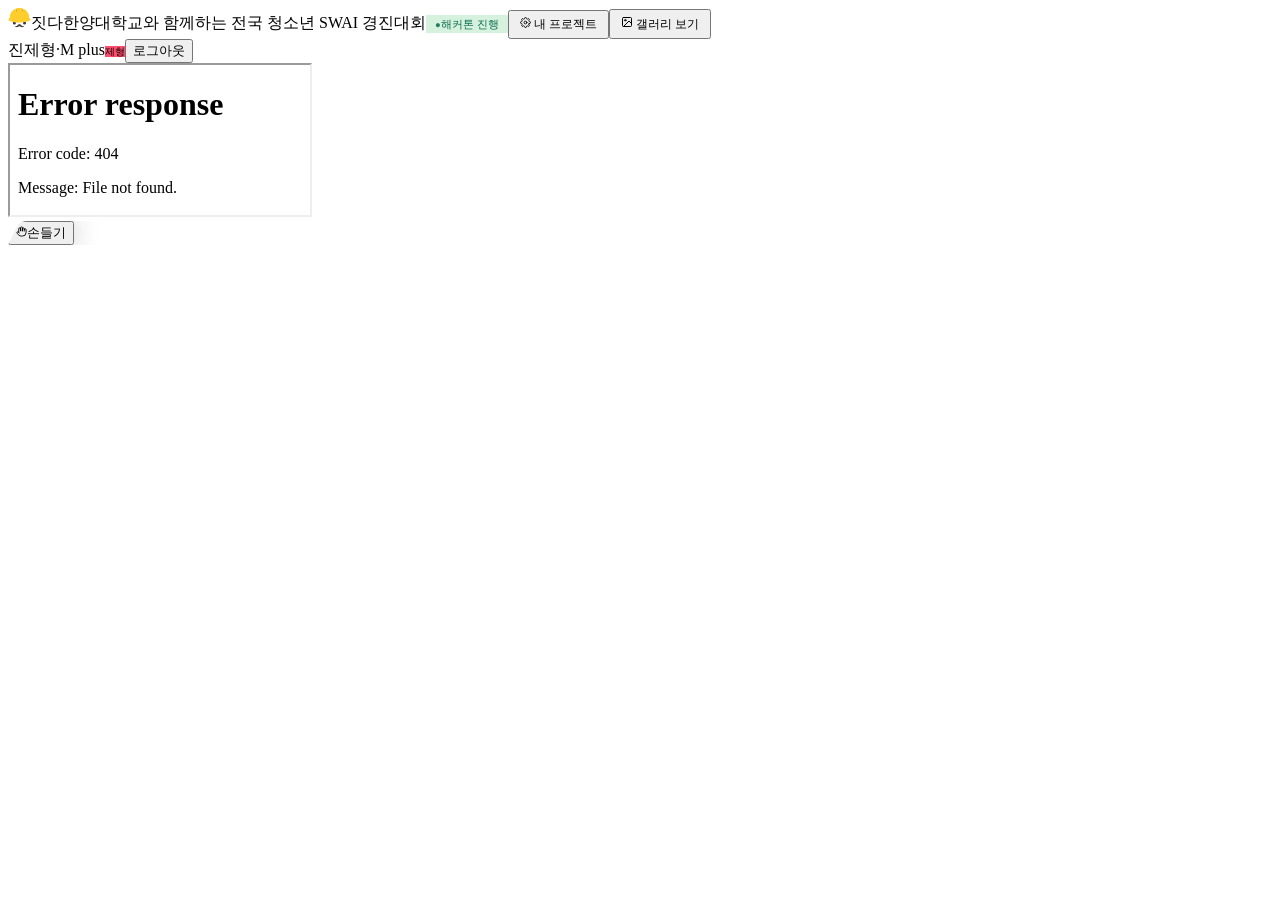
==== index.html @ 18a9f455 "Add files via upload" ====
<!DOCTYPE html>
<!-- saved from url=(0042)https://jitda.io/hackathons/35/participant -->
<html lang="ko"><head><meta http-equiv="Content-Type" content="text/html; charset=UTF-8">
    
    <link rel="icon" type="image/x-icon" href="https://dbl58za30prx0.cloudfront.net/favicon.ico">
    <link rel="icon" type="image/svg+xml" href="https://dbl58za30prx0.cloudfront.net/favicon.svg">
    <meta name="viewport" content="width=device-width, initial-scale=1.0">
    <meta name="description" content="짓다, 비개발자 대상 AI 해커톤을 별도 준비 없이 바로 열 수 있는 올인원 플랫폼">
    <title>짓다</title>
    <!-- Jitda 디자인 시스템 폰트: 전부 Pretendard(로컬)로 고정 -->
    <link rel="stylesheet" href="./index_files/pretendard.css">
    <script type="text/javascript" async="" src="./index_files/js"></script><script async="" src="./index_files/gtm.js.다운로드"></script><script src="./index_files/env.js.다운로드"></script>
    <!-- Google Tag Manager -->
    <script>
      (function (w, d, s, l, i) {
        w[l] = w[l] || [];
        w[l].push({ "gtm.start": new Date().getTime(), event: "gtm.js" });
        var f = d.getElementsByTagName(s)[0],
          j = d.createElement(s),
          dl = l !== "dataLayer" ? "&l=" + l : "";
        j.async = true;
        j.src = "https://www.googletagmanager.com/gtm.js?id=" + i + dl;
        f.parentNode.insertBefore(j, f);
      })(window, document, "script", "dataLayer", "GTM-W82D8DZ5");
    </script>
    <!-- End Google Tag Manager -->
    <script type="module" crossorigin="" src="./index_files/index-CPpDjTp6.js.다운로드"></script>
    <link rel="stylesheet" crossorigin="" href="./index_files/index-CZIcZMfr.css">
  </head>
  <body class="bg-paper text-ink font-body text-[14px] leading-[1.55] tracking-[-0.005em]">
    <!-- Google Tag Manager (noscript) -->
    <noscript><iframe
        src="https://www.googletagmanager.com/ns.html?id=GTM-W82D8DZ5"
        height="0"
        width="0"
        style="display: none; visibility: hidden"
      ></iframe
    ></noscript>
    <!-- End Google Tag Manager (noscript) -->
    <div id="root"><div class="flex h-[100dvh] w-full flex-col overflow-hidden"><main class="flex min-h-0 flex-1 flex-col overflow-hidden"><div class="flex min-h-0 w-full flex-1 flex-col "><div class="flex flex-col flex-1 min-h-0 overflow-hidden" style="background: linear-gradient(rgba(45,42,36,0.04) 1px, transparent 1px) 0 0/24px 24px,linear-gradient(90deg, rgba(45,42,36,0.04) 1px, transparent 1px) 0 0/24px 24px,var(--color-paper);"><header class="flex min-h-[44px] flex-none items-center gap-[14px] border-b border-hairline bg-canvas px-6 py-2 text-[13px]"><span class="inline-flex shrink-0 items-center gap-1" aria-label="짓다"><svg width="23" height="20" viewBox="0 47 230 200" xmlns="http://www.w3.org/2000/svg" role="img" aria-label="짓다"><circle fill="#3f3934" cx="165.56" cy="196.37" r="15.27"></circle><circle fill="#3f3934" cx="63.8" cy="196.37" r="15.27"></circle><path fill="#e9ad03" d="M142.5,104.68c1.37.13,3.05-.71,3.21-2.2.88-8.38,1.95-16.54,3.84-24.79,1.49-6.54,3.04-12.91,5.53-19.03-3.22-1.59-6.54-2.97-10.04-4.21-1.76-.62-3.39-1.27-5.36-1.54l-.05,49.34c0,1.51,1.65,2.31,2.87,2.43Z"></path><path fill="#e9ad03" d="M76.28,65.06c.02.07.04.15.06.23.02.08.03.16.04.25.04.25.07.52.17.75.09.23-.2.59.08.69l.31.5c.59,2.13,1.14,4.27,1.66,6.41.17.72.34,1.43.5,2.15.33,1.43.63,2.87.93,4.31.15.72.29,1.44.43,2.17.26,1.35.5,2.7.72,4.05.03.19.06.39.1.58.22,1.36.44,2.72.63,4.09.52,3.65.94,7.32,1.27,11.01.02.19.05.37.11.54.03.09.06.17.1.25.07.16.16.31.27.45.1.14.22.27.35.39.13.12.27.22.42.32.22.14.46.25.71.34.08.03.17.05.25.07.25.07.51.1.76.11.09,0,.19,0,.28,0,.29-.02.57-.06.85-.14.18-.05.36-.12.53-.19.51-.23.95-.59,1.22-1.06.18-.31.28-.68.28-1.1l.02-37.92-.03-11.38c-5.34,1.43-10.35,3.39-15.25,5.68l.74,2.16,1.49,4.31Z"></path><path fill="#ffce2c" d="M224.15,164.76c-1.59-7.38-5.45-15.08-13.34-17.77l-.14-11.8c-.07-1.17-.16-2.34-.26-3.5-.63-7.16-1.88-14.19-4.15-21.1-.2-.6-.4-1.19-.61-1.79-3.49-9.84-8.73-18.96-15.46-27.2-6.66-8.16-14.67-15.01-23.92-20.53l-6.5-3.63c-1.35-.75-4.04-.28-4.65,1.23-2.49,6.12-4.04,12.49-5.53,19.03-1.88,8.25-2.96,16.41-3.84,24.79-.16,1.49-1.84,2.33-3.21,2.2-1.22-.12-2.87-.92-2.87-2.43l.05-49.34-.03-2.21c-.06-4.79-6.91-7.09-11.82-8.06-4.41-.88-8.89-1.31-13.36-1.3-4.36,0-8.72.43-13.03,1.27-5.18,1-11.57,3.06-12.02,8.1-.07.79-.13,1.56-.12,2.2l.03,11.37-.02,37.92c0,.42-.11.79-.28,1.1-.27.47-.71.82-1.23,1.06-.17.08-.35.14-.53.19-.28.08-.56.12-.85.14-.09,0-.19,0-.28,0-.25,0-.51-.04-.76-.11-.08-.02-.17-.05-.25-.07-.25-.09-.49-.2-.71-.34-.15-.09-.29-.2-.42-.32s-.25-.25-.35-.38c-.1-.14-.19-.29-.27-.45-.04-.08-.07-.16-.1-.25-.06-.17-.09-.35-.11-.54-.11-1.3-.31-2.58-.45-3.87-.07-.89-.16-1.81-.29-2.81-.09-.74-.19-1.41-.28-2.12-.1-.74-.15-1.48-.25-2.21-.2-1.36-.41-2.73-.63-4.09-.03-.15-.05-.31-.08-.46-2.97-18.93-6.45-26.61-7.08-27.89l-.07-.21c-1.06-1.32-2.73-1.83-4.6-1.21-14.3,7.21-26.49,17.59-35.2,30.36-3.38,4.95-6.23,9.92-8.54,15.36-1.11,2.61-2.12,5.23-3,7.87-1.78,5.33-3.04,10.76-3.56,16.4l-.42,4.62-.37,4-.1,10.99c-8.13,2.82-12.33,11.19-13.53,18.91-.3,1.94.67,3.88,2.43,4.97,2.81,1.74,5.8,2.93,9,4.2,3.52,1.4,7.07,2.7,10.67,3.92,9.8,3.31,19.86,5.93,30.08,7.94,16.75,3.3,33.92,4.94,50.99,5.21h6.58s6.44,0,6.44,0c15.64-.37,31.15-1.6,46.56-4.37,1.3-.23,2.6-.48,3.9-.73,10.06-1.96,19.93-4.47,29.57-7.62,3.28-1.07,6.55-2.22,9.78-3.44l9.99-4.39c2.91-1.28,4.02-3.94,3.4-6.82Z"></path><path fill="#3f3934" d="M114.61,227.45c-9.29,9.46-23.42,14.39-36.08,10.36-4.23-1.35-7.82-3.7-10.38-7.24-.17-.24-.14-.66-.11-.83.05-.25.4-.52.85-.5,5.94.2,11.56-1,16.98-3.43s10.08-5.53,14.08-9.75l4.23-4.47c.96-1.01,1.8-2.4,3.41-2.41l13.24-.09c1.91-.01,2.91.89,4,2.23,8.92,10.9,21.48,18.45,35.83,17.96.58-.02.34,1.2.1,1.5-2.58,3.36-6.01,5.59-10.02,6.97-12.51,4.09-26.93-.8-36.13-10.29Z"></path></svg><span class="font-display text-[15px] font-extrabold leading-none tracking-[-0.045em] text-stache">짓다</span></span><span class="h-[14px] w-px shrink-0 bg-hairline-strong"></span><span class="truncate text-[13px] font-semibold text-ink">한양대학교와 함께하는 전국 청소년 SWAI 경진대회</span><span class="inline-flex items-center gap-1.5 rounded-full font-body font-bold whitespace-nowrap tracking-[-0.01em]" style="color: rgb(9, 108, 77); background: rgb(214, 241, 222); font-size: 11px; padding: 3px 9px;"><span style="font-size: 9.5px; line-height: 1; opacity: 0.85;">●</span>해커톤 진행</span><span class="flex-1"></span><button type="button" class="inline-flex items-center justify-center gap-1.5 font-body font-semibold rounded-sm cursor-pointer whitespace-nowrap transition-[background-color,box-shadow] duration-150 ease-standard border disabled:opacity-50 disabled:cursor-not-allowed py-1.5 px-2.5 text-[12px] bg-canvas text-ink-2 border-hairline-strong enabled:hover:bg-stone" title="갤러리 공개 여부와 설명을 편집해요" style="padding: 5px 10px; font-size: 11.5px;"><svg width="11" height="11" viewBox="0 0 24 24" fill="none" stroke="currentColor" stroke-width="2" stroke-linecap="round" stroke-linejoin="round" xmlns="http://www.w3.org/2000/svg" aria-hidden="true"><circle cx="12" cy="12" r="3"></circle><path d="M19.4 15a1.65 1.65 0 0 0 .33 1.82l.06.06a2 2 0 0 1 0 2.83 2 2 0 0 1-2.83 0l-.06-.06a1.65 1.65 0 0 0-1.82-.33 1.65 1.65 0 0 0-1 1.51V21a2 2 0 0 1-4 0v-.09A1.65 1.65 0 0 0 9 19.4a1.65 1.65 0 0 0-1.82.33l-.06.06a2 2 0 0 1-2.83 0 2 2 0 0 1 0-2.83l.06-.06a1.65 1.65 0 0 0 .33-1.82 1.65 1.65 0 0 0-1.51-1H3a2 2 0 0 1 0-4h.09A1.65 1.65 0 0 0 4.6 9a1.65 1.65 0 0 0-.33-1.82l-.06-.06a2 2 0 1 1 2.83-2.83l.06.06a1.65 1.65 0 0 0 1.82.33H9a1.65 1.65 0 0 0 1-1.51V3a2 2 0 0 1 4 0v.09a1.65 1.65 0 0 0 1 1.51 1.65 1.65 0 0 0 1.82-.33l.06-.06a2 2 0 1 1 2.83 2.83l-.06.06a1.65 1.65 0 0 0-.33 1.82V9a1.65 1.65 0 0 0 1.51 1H21a2 2 0 0 1 0 4h-.09a1.65 1.65 0 0 0-1.51 1z"></path></svg> 내 프로젝트</button><button type="button" class="inline-flex items-center justify-center gap-1.5 font-body font-semibold rounded-sm cursor-pointer whitespace-nowrap transition-[background-color,box-shadow] duration-150 ease-standard border disabled:opacity-50 disabled:cursor-not-allowed py-1.5 px-2.5 text-[12px] bg-ink text-white border-transparent shadow-[0_1px_2px_rgba(15,15,20,0.04)] enabled:hover:bg-ink-3 enabled:hover:shadow-[0_6px_22px_rgba(15,15,20,0.10),0_1px_2px_rgba(15,15,20,0.04)]" style="padding: 5px 10px; font-size: 11.5px;"><svg width="12" height="12" viewBox="0 0 24 24" fill="none" stroke="currentColor" stroke-width="2" stroke-linecap="round" stroke-linejoin="round" xmlns="http://www.w3.org/2000/svg" aria-hidden="true"><rect x="3" y="3" width="18" height="18" rx="2" ry="2"></rect><circle cx="8.5" cy="8.5" r="1.5"></circle><polyline points="21 15 16 10 5 21"></polyline></svg> 갤러리 보기</button><div class="inline-flex items-center gap-2.5 self-stretch pl-0 border-l-0"><span class="hidden sm:inline-flex items-baseline gap-1.5"><span class="text-[11px] font-normal font-mono text-muted">진제형</span><span class="text-muted">·</span><span class="font-mono text-[11px] text-muted">M plus</span></span><span aria-hidden="true" class="inline-flex shrink-0 items-center justify-center rounded-full font-body font-bold tracking-[-0.04em] text-white" style="width: 26px; height: 26px; font-size: 10px; background: rgb(255, 77, 109);">제형</span><button type="button" class="inline-flex items-center justify-center gap-1.5 font-body font-semibold rounded-sm cursor-pointer whitespace-nowrap transition-[background-color,box-shadow] duration-150 ease-standard border disabled:opacity-50 disabled:cursor-not-allowed py-1.5 px-2.5 text-[12px] bg-transparent text-slate border-transparent enabled:hover:bg-stone text-[11.5px]" title="로그아웃">로그아웃</button></div></header><div class="relative flex min-h-0 flex-1 flex-col"><iframe class="block min-h-0 w-full flex-1 border-none bg-canvas" src="./index_files/saved_resource.html" allow="clipboard-read; clipboard-write"></iframe><div role="region" aria-label="도움 요청" class="absolute bottom-0 left-1/2 z-30 -translate-x-1/2"><button type="button" aria-pressed="false" aria-label="도움 요청 — 비상 키를 누르면 운영자에게 알려요" title="도움을 요청해요 — 누르면 팀 전체가 손든 상태가 돼요" class="relative inline-flex h-6 w-[104px] items-center justify-center gap-1.5 whitespace-nowrap border-none bg-safety px-3.5 text-[12.5px] text-canvas transition-[background-color,transform] duration-150 ease-standard focus-visible:outline-2 focus-visible:outline-offset-2 focus-visible:outline-helmet font-semibold hover:enabled:bg-safety-deep cursor-pointer active:scale-[0.97]" style="clip-path: path(&quot;M 20 0 L 84 0 Q 92 0 94.81 5.62 L 104 24 L 0 24 L 9.19 5.62 Q 12 0 20 0 Z&quot;); filter: drop-shadow(rgba(15, 15, 20, 0.24) 0px 0px 13px);"><span class="inline-flex items-center gap-1.5"><span class="inline-flex leading-none [transform-origin:50%_80%]"><svg width="11" height="11" viewBox="0 0 24 24" fill="none" stroke="currentColor" stroke-width="2" stroke-linecap="round" stroke-linejoin="round" xmlns="http://www.w3.org/2000/svg" aria-hidden="true"><path d="M18 11V6a2 2 0 0 0-4 0v5"></path><path d="M14 10V4a2 2 0 0 0-4 0v6"></path><path d="M10 10.5V6a2 2 0 0 0-4 0v8"></path><path d="M18 8a2 2 0 1 1 4 0v6a8 8 0 0 1-8 8h-2c-2.8 0-4.5-.86-5.99-2.34l-3.6-3.6a2 2 0 0 1 2.83-2.82L7 15"></path></svg></span>손들기</span></button></div></div></div></div></main></div></div>
  

<script async="" src="./index_files/js(1)"></script></body></html>
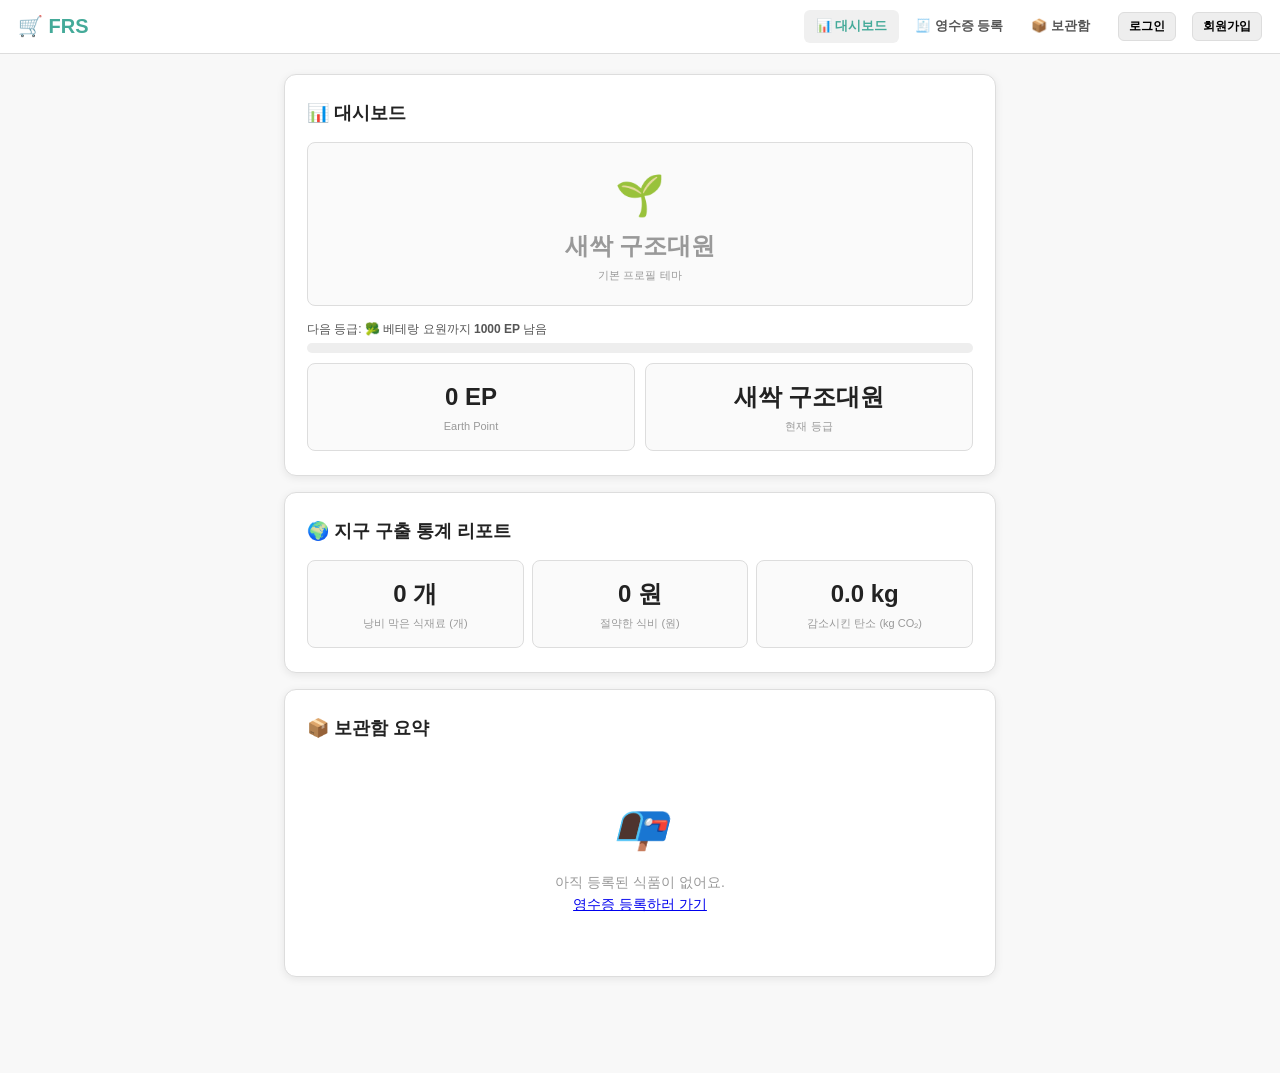
==== commit c2748321: "Add files via upload" ====
--- a/index.html
+++ b/index.html
@@ -1,43 +1,126 @@
-<!DOCTYPE html>
-<!-- saved from url=(0042)https://jitda.io/hackathons/35/participant -->
-<html lang="ko"><head><meta http-equiv="Content-Type" content="text/html; charset=UTF-8">
-    
-    <link rel="icon" type="image/x-icon" href="https://dbl58za30prx0.cloudfront.net/favicon.ico">
-    <link rel="icon" type="image/svg+xml" href="https://dbl58za30prx0.cloudfront.net/favicon.svg">
-    <meta name="viewport" content="width=device-width, initial-scale=1.0">
-    <meta name="description" content="짓다, 비개발자 대상 AI 해커톤을 별도 준비 없이 바로 열 수 있는 올인원 플랫폼">
-    <title>짓다</title>
-    <!-- Jitda 디자인 시스템 폰트: 전부 Pretendard(로컬)로 고정 -->
-    <link rel="stylesheet" href="./index_files/pretendard.css">
-    <script type="text/javascript" async="" src="./index_files/js"></script><script async="" src="./index_files/gtm.js.다운로드"></script><script src="./index_files/env.js.다운로드"></script>
-    <!-- Google Tag Manager -->
-    <script>
-      (function (w, d, s, l, i) {
-        w[l] = w[l] || [];
-        w[l].push({ "gtm.start": new Date().getTime(), event: "gtm.js" });
-        var f = d.getElementsByTagName(s)[0],
-          j = d.createElement(s),
-          dl = l !== "dataLayer" ? "&l=" + l : "";
-        j.async = true;
-        j.src = "https://www.googletagmanager.com/gtm.js?id=" + i + dl;
-        f.parentNode.insertBefore(j, f);
-      })(window, document, "script", "dataLayer", "GTM-W82D8DZ5");
-    </script>
-    <!-- End Google Tag Manager -->
-    <script type="module" crossorigin="" src="./index_files/index-CPpDjTp6.js.다운로드"></script>
-    <link rel="stylesheet" crossorigin="" href="./index_files/index-CZIcZMfr.css">
-  </head>
-  <body class="bg-paper text-ink font-body text-[14px] leading-[1.55] tracking-[-0.005em]">
-    <!-- Google Tag Manager (noscript) -->
-    <noscript><iframe
-        src="https://www.googletagmanager.com/ns.html?id=GTM-W82D8DZ5"
-        height="0"
-        width="0"
-        style="display: none; visibility: hidden"
-      ></iframe
-    ></noscript>
-    <!-- End Google Tag Manager (noscript) -->
-    <div id="root"><div class="flex h-[100dvh] w-full flex-col overflow-hidden"><main class="flex min-h-0 flex-1 flex-col overflow-hidden"><div class="flex min-h-0 w-full flex-1 flex-col "><div class="flex flex-col flex-1 min-h-0 overflow-hidden" style="background: linear-gradient(rgba(45,42,36,0.04) 1px, transparent 1px) 0 0/24px 24px,linear-gradient(90deg, rgba(45,42,36,0.04) 1px, transparent 1px) 0 0/24px 24px,var(--color-paper);"><header class="flex min-h-[44px] flex-none items-center gap-[14px] border-b border-hairline bg-canvas px-6 py-2 text-[13px]"><span class="inline-flex shrink-0 items-center gap-1" aria-label="짓다"><svg width="23" height="20" viewBox="0 47 230 200" xmlns="http://www.w3.org/2000/svg" role="img" aria-label="짓다"><circle fill="#3f3934" cx="165.56" cy="196.37" r="15.27"></circle><circle fill="#3f3934" cx="63.8" cy="196.37" r="15.27"></circle><path fill="#e9ad03" d="M142.5,104.68c1.37.13,3.05-.71,3.21-2.2.88-8.38,1.95-16.54,3.84-24.79,1.49-6.54,3.04-12.91,5.53-19.03-3.22-1.59-6.54-2.97-10.04-4.21-1.76-.62-3.39-1.27-5.36-1.54l-.05,49.34c0,1.51,1.65,2.31,2.87,2.43Z"></path><path fill="#e9ad03" d="M76.28,65.06c.02.07.04.15.06.23.02.08.03.16.04.25.04.25.07.52.17.75.09.23-.2.59.08.69l.31.5c.59,2.13,1.14,4.27,1.66,6.41.17.72.34,1.43.5,2.15.33,1.43.63,2.87.93,4.31.15.72.29,1.44.43,2.17.26,1.35.5,2.7.72,4.05.03.19.06.39.1.58.22,1.36.44,2.72.63,4.09.52,3.65.94,7.32,1.27,11.01.02.19.05.37.11.54.03.09.06.17.1.25.07.16.16.31.27.45.1.14.22.27.35.39.13.12.27.22.42.32.22.14.46.25.71.34.08.03.17.05.25.07.25.07.51.1.76.11.09,0,.19,0,.28,0,.29-.02.57-.06.85-.14.18-.05.36-.12.53-.19.51-.23.95-.59,1.22-1.06.18-.31.28-.68.28-1.1l.02-37.92-.03-11.38c-5.34,1.43-10.35,3.39-15.25,5.68l.74,2.16,1.49,4.31Z"></path><path fill="#ffce2c" d="M224.15,164.76c-1.59-7.38-5.45-15.08-13.34-17.77l-.14-11.8c-.07-1.17-.16-2.34-.26-3.5-.63-7.16-1.88-14.19-4.15-21.1-.2-.6-.4-1.19-.61-1.79-3.49-9.84-8.73-18.96-15.46-27.2-6.66-8.16-14.67-15.01-23.92-20.53l-6.5-3.63c-1.35-.75-4.04-.28-4.65,1.23-2.49,6.12-4.04,12.49-5.53,19.03-1.88,8.25-2.96,16.41-3.84,24.79-.16,1.49-1.84,2.33-3.21,2.2-1.22-.12-2.87-.92-2.87-2.43l.05-49.34-.03-2.21c-.06-4.79-6.91-7.09-11.82-8.06-4.41-.88-8.89-1.31-13.36-1.3-4.36,0-8.72.43-13.03,1.27-5.18,1-11.57,3.06-12.02,8.1-.07.79-.13,1.56-.12,2.2l.03,11.37-.02,37.92c0,.42-.11.79-.28,1.1-.27.47-.71.82-1.23,1.06-.17.08-.35.14-.53.19-.28.08-.56.12-.85.14-.09,0-.19,0-.28,0-.25,0-.51-.04-.76-.11-.08-.02-.17-.05-.25-.07-.25-.09-.49-.2-.71-.34-.15-.09-.29-.2-.42-.32s-.25-.25-.35-.38c-.1-.14-.19-.29-.27-.45-.04-.08-.07-.16-.1-.25-.06-.17-.09-.35-.11-.54-.11-1.3-.31-2.58-.45-3.87-.07-.89-.16-1.81-.29-2.81-.09-.74-.19-1.41-.28-2.12-.1-.74-.15-1.48-.25-2.21-.2-1.36-.41-2.73-.63-4.09-.03-.15-.05-.31-.08-.46-2.97-18.93-6.45-26.61-7.08-27.89l-.07-.21c-1.06-1.32-2.73-1.83-4.6-1.21-14.3,7.21-26.49,17.59-35.2,30.36-3.38,4.95-6.23,9.92-8.54,15.36-1.11,2.61-2.12,5.23-3,7.87-1.78,5.33-3.04,10.76-3.56,16.4l-.42,4.62-.37,4-.1,10.99c-8.13,2.82-12.33,11.19-13.53,18.91-.3,1.94.67,3.88,2.43,4.97,2.81,1.74,5.8,2.93,9,4.2,3.52,1.4,7.07,2.7,10.67,3.92,9.8,3.31,19.86,5.93,30.08,7.94,16.75,3.3,33.92,4.94,50.99,5.21h6.58s6.44,0,6.44,0c15.64-.37,31.15-1.6,46.56-4.37,1.3-.23,2.6-.48,3.9-.73,10.06-1.96,19.93-4.47,29.57-7.62,3.28-1.07,6.55-2.22,9.78-3.44l9.99-4.39c2.91-1.28,4.02-3.94,3.4-6.82Z"></path><path fill="#3f3934" d="M114.61,227.45c-9.29,9.46-23.42,14.39-36.08,10.36-4.23-1.35-7.82-3.7-10.38-7.24-.17-.24-.14-.66-.11-.83.05-.25.4-.52.85-.5,5.94.2,11.56-1,16.98-3.43s10.08-5.53,14.08-9.75l4.23-4.47c.96-1.01,1.8-2.4,3.41-2.41l13.24-.09c1.91-.01,2.91.89,4,2.23,8.92,10.9,21.48,18.45,35.83,17.96.58-.02.34,1.2.1,1.5-2.58,3.36-6.01,5.59-10.02,6.97-12.51,4.09-26.93-.8-36.13-10.29Z"></path></svg><span class="font-display text-[15px] font-extrabold leading-none tracking-[-0.045em] text-stache">짓다</span></span><span class="h-[14px] w-px shrink-0 bg-hairline-strong"></span><span class="truncate text-[13px] font-semibold text-ink">한양대학교와 함께하는 전국 청소년 SWAI 경진대회</span><span class="inline-flex items-center gap-1.5 rounded-full font-body font-bold whitespace-nowrap tracking-[-0.01em]" style="color: rgb(9, 108, 77); background: rgb(214, 241, 222); font-size: 11px; padding: 3px 9px;"><span style="font-size: 9.5px; line-height: 1; opacity: 0.85;">●</span>해커톤 진행</span><span class="flex-1"></span><button type="button" class="inline-flex items-center justify-center gap-1.5 font-body font-semibold rounded-sm cursor-pointer whitespace-nowrap transition-[background-color,box-shadow] duration-150 ease-standard border disabled:opacity-50 disabled:cursor-not-allowed py-1.5 px-2.5 text-[12px] bg-canvas text-ink-2 border-hairline-strong enabled:hover:bg-stone" title="갤러리 공개 여부와 설명을 편집해요" style="padding: 5px 10px; font-size: 11.5px;"><svg width="11" height="11" viewBox="0 0 24 24" fill="none" stroke="currentColor" stroke-width="2" stroke-linecap="round" stroke-linejoin="round" xmlns="http://www.w3.org/2000/svg" aria-hidden="true"><circle cx="12" cy="12" r="3"></circle><path d="M19.4 15a1.65 1.65 0 0 0 .33 1.82l.06.06a2 2 0 0 1 0 2.83 2 2 0 0 1-2.83 0l-.06-.06a1.65 1.65 0 0 0-1.82-.33 1.65 1.65 0 0 0-1 1.51V21a2 2 0 0 1-4 0v-.09A1.65 1.65 0 0 0 9 19.4a1.65 1.65 0 0 0-1.82.33l-.06.06a2 2 0 0 1-2.83 0 2 2 0 0 1 0-2.83l.06-.06a1.65 1.65 0 0 0 .33-1.82 1.65 1.65 0 0 0-1.51-1H3a2 2 0 0 1 0-4h.09A1.65 1.65 0 0 0 4.6 9a1.65 1.65 0 0 0-.33-1.82l-.06-.06a2 2 0 1 1 2.83-2.83l.06.06a1.65 1.65 0 0 0 1.82.33H9a1.65 1.65 0 0 0 1-1.51V3a2 2 0 0 1 4 0v.09a1.65 1.65 0 0 0 1 1.51 1.65 1.65 0 0 0 1.82-.33l.06-.06a2 2 0 1 1 2.83 2.83l-.06.06a1.65 1.65 0 0 0-.33 1.82V9a1.65 1.65 0 0 0 1.51 1H21a2 2 0 0 1 0 4h-.09a1.65 1.65 0 0 0-1.51 1z"></path></svg> 내 프로젝트</button><button type="button" class="inline-flex items-center justify-center gap-1.5 font-body font-semibold rounded-sm cursor-pointer whitespace-nowrap transition-[background-color,box-shadow] duration-150 ease-standard border disabled:opacity-50 disabled:cursor-not-allowed py-1.5 px-2.5 text-[12px] bg-ink text-white border-transparent shadow-[0_1px_2px_rgba(15,15,20,0.04)] enabled:hover:bg-ink-3 enabled:hover:shadow-[0_6px_22px_rgba(15,15,20,0.10),0_1px_2px_rgba(15,15,20,0.04)]" style="padding: 5px 10px; font-size: 11.5px;"><svg width="12" height="12" viewBox="0 0 24 24" fill="none" stroke="currentColor" stroke-width="2" stroke-linecap="round" stroke-linejoin="round" xmlns="http://www.w3.org/2000/svg" aria-hidden="true"><rect x="3" y="3" width="18" height="18" rx="2" ry="2"></rect><circle cx="8.5" cy="8.5" r="1.5"></circle><polyline points="21 15 16 10 5 21"></polyline></svg> 갤러리 보기</button><div class="inline-flex items-center gap-2.5 self-stretch pl-0 border-l-0"><span class="hidden sm:inline-flex items-baseline gap-1.5"><span class="text-[11px] font-normal font-mono text-muted">진제형</span><span class="text-muted">·</span><span class="font-mono text-[11px] text-muted">M plus</span></span><span aria-hidden="true" class="inline-flex shrink-0 items-center justify-center rounded-full font-body font-bold tracking-[-0.04em] text-white" style="width: 26px; height: 26px; font-size: 10px; background: rgb(255, 77, 109);">제형</span><button type="button" class="inline-flex items-center justify-center gap-1.5 font-body font-semibold rounded-sm cursor-pointer whitespace-nowrap transition-[background-color,box-shadow] duration-150 ease-standard border disabled:opacity-50 disabled:cursor-not-allowed py-1.5 px-2.5 text-[12px] bg-transparent text-slate border-transparent enabled:hover:bg-stone text-[11.5px]" title="로그아웃">로그아웃</button></div></header><div class="relative flex min-h-0 flex-1 flex-col"><iframe class="block min-h-0 w-full flex-1 border-none bg-canvas" src="./index_files/saved_resource.html" allow="clipboard-read; clipboard-write"></iframe><div role="region" aria-label="도움 요청" class="absolute bottom-0 left-1/2 z-30 -translate-x-1/2"><button type="button" aria-pressed="false" aria-label="도움 요청 — 비상 키를 누르면 운영자에게 알려요" title="도움을 요청해요 — 누르면 팀 전체가 손든 상태가 돼요" class="relative inline-flex h-6 w-[104px] items-center justify-center gap-1.5 whitespace-nowrap border-none bg-safety px-3.5 text-[12.5px] text-canvas transition-[background-color,transform] duration-150 ease-standard focus-visible:outline-2 focus-visible:outline-offset-2 focus-visible:outline-helmet font-semibold hover:enabled:bg-safety-deep cursor-pointer active:scale-[0.97]" style="clip-path: path(&quot;M 20 0 L 84 0 Q 92 0 94.81 5.62 L 104 24 L 0 24 L 9.19 5.62 Q 12 0 20 0 Z&quot;); filter: drop-shadow(rgba(15, 15, 20, 0.24) 0px 0px 13px);"><span class="inline-flex items-center gap-1.5"><span class="inline-flex leading-none [transform-origin:50%_80%]"><svg width="11" height="11" viewBox="0 0 24 24" fill="none" stroke="currentColor" stroke-width="2" stroke-linecap="round" stroke-linejoin="round" xmlns="http://www.w3.org/2000/svg" aria-hidden="true"><path d="M18 11V6a2 2 0 0 0-4 0v5"></path><path d="M14 10V4a2 2 0 0 0-4 0v6"></path><path d="M10 10.5V6a2 2 0 0 0-4 0v8"></path><path d="M18 8a2 2 0 1 1 4 0v6a8 8 0 0 1-8 8h-2c-2.8 0-4.5-.86-5.99-2.34l-3.6-3.6a2 2 0 0 1 2.83-2.82L7 15"></path></svg></span>손들기</span></button></div></div></div></div></main></div></div>
-  
+<!DOCTYPE html><html lang="ko">
+<head>
+<meta charset="UTF-8"><meta name="viewport" content="width=device-width,initial-scale=1.0">
+<title>FRS — 대시보드</title>
+<link rel="stylesheet" href="style.css">
+</head>
+<body>
+<nav class="navbar" id="navbar"></nav>
+<main class="container">
+  <div class="card">
+    <h2>📊 대시보드</h2>
+    <div id="tierDisplay" class="stat-box" style="padding:20px;margin-bottom:14px;"></div>
+    <div class="gauge-wrap" id="gaugeWrap"></div>
+    <div class="grid2" id="statsGrid"></div>
+  </div>
+  <div class="card">
+    <h2>🌍 지구 구출 통계 리포트</h2>
+    <div class="grid3" id="reportGrid">
+      <div class="stat-box"><div class="val" id="rSavedItems">0</div><div class="lbl">낭비 막은 식재료 (개)</div></div>
+      <div class="stat-box"><div class="val" id="rSavedMoney">0</div><div class="lbl">절약한 식비 (원)</div></div>
+      <div class="stat-box"><div class="val" id="rReducedCO2">0</div><div class="lbl">감소시킨 탄소 (kg CO₂)</div></div>
+    </div>
+  </div>
+  <div class="card">
+    <h2>📦 보관함 요약</h2>
+    <div id="fridgeSummary"></div>
+  </div>
+</main>
 
-<script async="" src="./index_files/js(1)"></script></body></html>+<!-- 로그인 -->
+<div class="modal-cover" id="loginModal"><div class="modal-dlg" style="max-width:380px;">
+  <h3 style="font-weight:700;margin-bottom:16px;">🔑 로그인</h3>
+  <input id="loginId" class="fld" placeholder="아이디" style="min-height:auto;margin-bottom:8px;" autocomplete="username">
+  <div style="position:relative;margin-bottom:12px;">
+  <input id="loginPw" type="password" class="fld" placeholder="비밀번호" style="min-height:auto;padding-right:38px;" autocomplete="current-password" onkeyup="detectCapsLock(event,'loginPwCaps')">
+  <button type="button" id="loginPwToggle" onclick="togglePwVisibility('loginPw')" style="position:absolute;right:6px;top:50%;transform:translateY(-50%);background:none;border:none;font-size:18px;cursor:pointer;padding:4px;line-height:1;">🙈</button>
+</div>
+<div id="loginPwCaps" style="display:none;color:#d44;font-size:11px;margin-top:-8px;margin-bottom:12px;">⚠️ CapsLock이 켜져 있습니다</div>
+  <button class="btn btn-a" onclick="doLogin()">로그인</button>
+  <button class="btn btn-b mt-2" onclick="closeModal('loginModal')">취소</button>
+</div></div>
+<!-- 회원가입 -->
+<div class="modal-cover" id="registerModal"><div class="modal-dlg" style="max-width:380px;">
+  <h3 style="font-weight:700;margin-bottom:16px;">📝 회원가입</h3>
+  <input id="regId" class="fld" placeholder="아이디" style="min-height:auto;margin-bottom:8px;" autocomplete="username">
+  <div style="position:relative;margin-bottom:8px;">
+  <input id="regPw" type="password" class="fld" placeholder="비밀번호" style="min-height:auto;padding-right:38px;" autocomplete="new-password" onkeyup="detectCapsLock(event,'regPwCaps')">
+  <button type="button" id="regPwToggle" onclick="togglePwVisibility('regPw')" style="position:absolute;right:6px;top:50%;transform:translateY(-50%);background:none;border:none;font-size:18px;cursor:pointer;padding:4px;line-height:1;">🙈</button>
+</div>
+<div id="regPwCaps" style="display:none;color:#d44;font-size:11px;margin-top:-6px;margin-bottom:8px;">⚠️ CapsLock이 켜져 있습니다</div>
+  <input id="regName" class="fld" placeholder="이름(닉네임)" style="min-height:auto;margin-bottom:12px;">
+  <button class="btn btn-a" onclick="doRegister()">가입하기</button>
+  <button class="btn btn-b mt-2" onclick="closeModal('registerModal')">취소</button>
+</div></div>
+<!-- 프로필 -->
+<div class="modal-cover" id="profileModal"><div class="modal-dlg" style="max-width:420px;">
+  <h3 style="font-weight:700;margin-bottom:16px;">⚙️ 내 프로필</h3>
+  <label style="font-weight:600;font-size:14px;">건강상태</label>
+  <textarea id="profileHealth" class="fld" placeholder="예: 고혈압, 당뇨, 임신 중" style="min-height:60px;margin-bottom:10px;"></textarea>
+  <label style="font-weight:600;font-size:14px;">복용 중인 약</label>
+  <textarea id="profileMeds" class="fld" placeholder="예: 와파린, 메트포르민, 철분제" style="min-height:60px;margin-bottom:10px;"></textarea>
+  <label style="font-weight:600;font-size:14px;">식품 알레르기</label>
+  <textarea id="profileAllergy" class="fld" placeholder="예: 땅콩, 갑각류, 유당불내증" style="min-height:60px;margin-bottom:12px;"></textarea>
+<button class="btn btn-a" onclick="saveProfile()">저장</button>
+</div></div>
+<div class="toast" id="toast">✅ <span></span></div>
+<script src="app.js"></script>
+<script>
+window._currentPage='index';
+renderNavbar('index');
+
+const pts=getPoints();
+const tier=getUserTier(pts);
+// 가장 가까운 다음 등급 찾기 (오름차순 정렬)
+const sortedTiers=[...TIERS].reverse();
+const nextTier=sortedTiers.find(t=>t.min>pts)||null;
+
+// 등급 표시
+$('#tierDisplay').innerHTML=`
+  <div style="font-size:40px;">${tier.emoji}</div>
+  <div class="val" style="color:${tier.color};">${tier.name}</div>
+  <div class="lbl">${tier.benefit}</div>`;
+
+// 게이지 바
+if(nextTier){
+  const need=nextTier.min-pts, total=nextTier.min-tier.min;
+  const pct=total>0?Math.min(100,Math.round(((pts-tier.min)/total)*100)):0;
+  $('#gaugeWrap').innerHTML=`
+    <div style="font-size:12px;color:var(--text2);margin-bottom:4px;">다음 등급: ${nextTier.emoji} ${nextTier.name}까지 <b>${need} EP</b> 남음</div>
+    <div class="gauge-outer"><div class="gauge-inner" style="width:${pct}%;"></div></div>`;
+}else{
+  $('#gaugeWrap').innerHTML=`<div style="font-size:12px;color:var(--accent);">🎉 최고 등급 달성!</div>`;
+}
+
+// 통계
+$('#statsGrid').innerHTML=`
+  <div class="stat-box"><div class="val">${pts} EP</div><div class="lbl">Earth Point</div></div>
+  <div class="stat-box"><div class="val">${tier.name}</div><div class="lbl">현재 등급</div></div>`;
+
+// 리포트
+const st=getStats();
+$('#rSavedItems').textContent=st.savedItems.toLocaleString()+' 개';
+$('#rSavedMoney').textContent=st.savedMoney.toLocaleString()+' 원';
+$('#rReducedCO2').textContent=st.reducedCO2.toFixed(1)+' kg';
+
+// 보관함 요약
+const items=getFoodItems();
+const active=items.filter(f=>!f.consumed);
+const today=new Date();today.setHours(0,0,0,0);
+const d1=active.filter(f=>Math.ceil((new Date(f.expiryDate)-today)/86400000)<=1&&Math.ceil((new Date(f.expiryDate)-today)/86400000)>=0);
+
+if(active.length>0){
+  let d1html='';
+  if(d1.length>0){d1html=`<div class="banner banner-red" style="display:flex;animation:blink 1s infinite;">🚨 구조 요청! ${d1.map(f=>`'${f.name}'`).join(', ')}의 유통기한이 24시간 남았습니다!</div>`;}
+  $('#fridgeSummary').innerHTML=`
+    ${d1html}
+    <div class="grid2">
+      <div class="stat-box"><div class="val">${active.length}</div><div class="lbl">보관 중인 식품</div></div>
+      <div class="stat-box"><div class="val" style="color:var(--danger);">${d1.length}</div><div class="lbl">D-1 이내 임박</div></div>
+    </div>
+    <div style="text-align:center;margin-top:10px;"><a href="fridge.html" class="btn btn-a btn-sm" style="width:auto;display:inline-flex;">보관함 열기 →</a></div>`;
+}else{
+  $('#fridgeSummary').innerHTML=`<div class="empty"><i>📭</i><div>아직 등록된 식품이 없어요.<br><a href="scan.html">영수증 등록하러 가기</a></div></div>`;
+}
+</script>
+<script src="/__preview-bridge.js" data-preview-bridge></script></body></html>
--- a/style.css
+++ b/style.css
@@ -0,0 +1,230 @@
+/* ============================================================
+   FRS — 공통 스타일 (기본 레이아웃 & 컴포넌트)
+   테마 색상은 추후 수정 예정 — 현재는 중립적인 기본 톤
+   ============================================================ */
+:root {
+  --bg: #f8f8f8;
+  --card: #ffffff;
+  --border: #ddd;
+  --text: #222;
+  --text2: #555;
+  --text3: #999;
+  --accent: #4a9;
+  --danger: #d44;
+  --warn: #d80;
+  --radius: 12px;
+  --shadow: 0 2px 8px rgba(0,0,0,0.08);
+}
+
+* { box-sizing: border-box; margin: 0; padding: 0; }
+body {
+  font-family: 'Segoe UI','Noto Sans KR',sans-serif;
+  font-size: 15px; background: var(--bg); color: var(--text);
+  line-height: 1.6; min-height: 100vh;
+}
+
+/* 네비게이션 */
+.navbar {
+  background: var(--card); border-bottom: 1px solid var(--border);
+  padding: 10px 18px; display: flex; align-items: center; gap: 12px;
+  position: sticky; top: 0; z-index: 100;
+}
+.navbar .logo { font-size: 20px; font-weight: 800; color: var(--accent); text-decoration: none; }
+.navbar .nav-links { display: flex; gap: 4px; margin-left: auto; }
+.navbar .nav-links a, .navbar .nav-links button {
+  color: var(--text2); text-decoration: none; font-size: 13px; font-weight: 600;
+  padding: 6px 12px; border-radius: 6px; background: transparent; border: none;
+  cursor: pointer; font-family: inherit;
+}
+.navbar .nav-links a:hover, .navbar .nav-links a.active { color: var(--accent); background: #f0f0f0; }
+.navbar .user-btn {
+  background: #eee; border: 1px solid #ddd; font-size: 12px; font-weight: 600;
+  padding: 5px 10px; border-radius: 6px; cursor: pointer; font-family: inherit; margin-left: 4px;
+}
+.navbar .user-name { font-size: 13px; font-weight: 600; }
+
+/* 컨테이너 */
+.container { max-width: 740px; margin: 0 auto; padding: 20px 14px 80px; }
+
+/* 카드 */
+.card {
+  background: var(--card); border: 1px solid var(--border);
+  border-radius: var(--radius); padding: 24px 22px; margin-bottom: 16px;
+  box-shadow: var(--shadow);
+}
+.card h2 { font-size: 18px; font-weight: 700; margin-bottom: 14px; display: flex; align-items: center; gap: 8px; }
+
+/* 그리드 */
+.grid2 { display: grid; grid-template-columns: 1fr 1fr; gap: 10px; }
+.grid3 { display: grid; grid-template-columns: 1fr 1fr 1fr; gap: 8px; }
+.stat-box {
+  background: #fafafa; border: 1px solid var(--border); border-radius: 8px;
+  padding: 14px 10px; text-align: center;
+}
+.stat-box .val { font-size: 24px; font-weight: 800; }
+.stat-box .lbl { font-size: 11px; color: var(--text3); margin-top: 2px; }
+
+/* 게이지 바 */
+.gauge-wrap { margin: 10px 0; }
+.gauge-outer { height: 10px; background: #eee; border-radius: 5px; overflow: hidden; }
+.gauge-inner { height: 100%; background: var(--accent); border-radius: 5px; transition: width 0.5s; }
+.gauge-text { font-size: 12px; color: var(--text3); margin-top: 4px; }
+
+/* 탭 */
+.tab-nav { display: flex; gap: 4px; margin-bottom: 14px; }
+.tab-nav button {
+  flex: 1; font-size: 14px; font-weight: 600; padding: 10px 14px;
+  border: 1px solid var(--border); border-radius: 8px; background: #fafafa;
+  color: var(--text2); cursor: pointer; font-family: inherit;
+}
+.tab-nav button.active { background: var(--accent); color: #fff; border-color: var(--accent); }
+
+/* 업로드 존 */
+.upload-zone {
+  border: 2px dashed #ddd; border-radius: var(--radius); padding: 48px 16px;
+  text-align: center; cursor: pointer; background: #fafafa;
+}
+.upload-zone:hover { border-color: var(--accent); }
+.upload-zone .label { font-size: 15px; font-weight: 600; margin-top: 6px; }
+.upload-zone .hint { font-size: 12px; color: var(--text3); margin-top: 2px; }
+.upload-zone img.preview { max-width: 100%; max-height: 180px; border-radius: 8px; margin-top: 8px; border: 1px solid #ddd; object-fit: contain; }
+
+/* 폼 */
+textarea.fld, input.fld {
+  width: 100%; padding: 11px 13px; font-size: 15px; font-family: inherit;
+  background: #fff; color: var(--text); border: 1px solid var(--border);
+  border-radius: 8px; resize: vertical; min-height: 120px; line-height: 1.6;
+}
+textarea.fld:focus, input.fld:focus { outline: none; border-color: var(--accent); }
+input.fld { min-height: auto; }
+
+/* 버튼 */
+.btn { width: 100%; font-size: 15px; font-weight: 700; padding: 13px 22px; border-radius: 10px; border: none; cursor: pointer; font-family: inherit; display: flex; align-items: center; justify-content: center; gap: 6px; transition: 0.15s; }
+.btn-a { background: var(--accent); color: #fff; }
+.btn-a:hover { filter: brightness(1.1); }
+.btn-b { background: #fff; color: var(--text); border: 1px solid var(--border); }
+.btn-b:hover { background: #f5f5f5; }
+.btn-sm { font-size: 13px; padding: 6px 14px; width: auto; }
+.btn-d { background: #fff; color: var(--danger); border: 1px solid #fcc; }
+.btn-d:hover { background: #fef2f2; }
+
+/* 로딩 */
+.loading { display: none; text-align: center; padding: 28px; }
+.loading.on { display: block; }
+.spin {
+  width: 36px; height: 36px; border: 4px solid #eee;
+  border-top-color: var(--accent); border-radius: 50%;
+  animation: spin 0.7s linear infinite; margin: 0 auto 10px;
+}
+@keyframes spin { to { transform: rotate(360deg); } }
+
+/* 분석 결과 */
+.result-list { list-style: none; }
+.result-row { display: flex; align-items: center; gap: 10px; padding: 10px 8px; border-bottom: 1px solid #f0f0f0; flex-wrap: wrap; }
+.result-row:last-child { border-bottom: none; }
+.result-row .icon { font-size: 24px; width: 32px; text-align: center; flex-shrink: 0; }
+.result-row .info { flex: 1; min-width: 120px; }
+.result-row .name { font-size: 15px; font-weight: 600; }
+.result-row .meta { font-size: 11px; color: var(--text3); }
+
+/* D-Day 뱃지 */
+.dday { display: inline-block; font-size: 11px; font-weight: 700; padding: 2px 8px; border-radius: 12px; }
+.dday.red { background: #fef2f2; color: #d33; }
+.dday.yellow { background: #fffbeb; color: #b80; }
+.dday.green { background: #f0fdf4; color: #3a3; }
+.dday.gray { background: #f5f5f5; color: #999; text-decoration: line-through; }
+
+/* 보관함 */
+.store-item {
+  display: flex; align-items: center; gap: 10px; padding: 12px 12px;
+  border: 1px solid #eee; border-radius: 8px; margin-bottom: 6px;
+  background: #fff; flex-wrap: wrap;
+}
+.store-item:hover { border-color: var(--accent); }
+.store-item.done { opacity: 0.35; }
+.store-item input[type=checkbox] { width: 17px; height: 17px; accent-color: var(--accent); flex-shrink: 0; }
+.store-item .icon { font-size: 26px; width: 34px; text-align: center; flex-shrink: 0; }
+.store-item .detail { flex: 1; min-width: 120px; }
+.store-item .detail .name { font-size: 15px; font-weight: 700; display: flex; align-items: center; gap: 6px; flex-wrap: wrap; }
+.store-item .detail .dates { font-size: 11px; color: var(--text3); margin-top: 1px; }
+.store-item .actions { display: flex; gap: 4px; flex-wrap: wrap; }
+
+.empty { text-align: center; padding: 36px 16px; color: var(--text3); font-size: 14px; }
+.empty i { font-size: 44px; display: block; margin-bottom: 8px; color: #ddd; }
+
+/* 배너 */
+.banner {
+  display: none; align-items: center; gap: 8px; padding: 10px 14px;
+  border-radius: 8px; margin-bottom: 12px; font-size: 13px; font-weight: 600;
+}
+.banner.on { display: flex; }
+.banner-warn { background: #fff8e8; border: 1px solid #fe8; color: #a60; }
+.banner-red { background: #fef2f2; border: 1px solid #fcc; color: #c33; animation: blink 1s infinite; }
+@keyframes blink { 50% { opacity: 0.6; } }
+
+/* 모달 */
+.modal-cover {
+  display: none; position: fixed; inset: 0;
+  background: rgba(0,0,0,0.3); z-index: 999;
+  overflow-y: auto; padding: 16px;
+}
+.modal-cover.on { display: block; }
+.modal-dlg {
+  background: #fff; border-radius: var(--radius); padding: 26px 22px;
+  max-width: 500px; width: 100%; margin: 32px auto 60px;
+  box-shadow: 0 12px 40px rgba(0,0,0,0.12);
+}
+
+/* 토스트 */
+.toast {
+  position: fixed; bottom: 24px; left: 50%; transform: translateX(-50%);
+  background: #333; color: #fff; padding: 10px 22px; border-radius: 20px;
+  font-size: 14px; font-weight: 600; z-index: 3000; display: none; gap: 6px; align-items: center;
+  box-shadow: 0 4px 16px rgba(0,0,0,0.2);
+}
+.toast.show { display: flex; }
+
+/* 포인트 팝업 */
+.point-popup {
+  position: fixed; top: 50%; left: 50%; transform: translate(-50%,-50%) scale(0);
+  background: #fff; border: 2px solid var(--accent); border-radius: 16px;
+  padding: 32px 28px; text-align: center; z-index: 3000;
+  box-shadow: 0 8px 32px rgba(0,0,0,0.15);
+  transition: transform 0.3s cubic-bezier(0.175,0.885,0.32,1.275);
+}
+.point-popup.show { transform: translate(-50%,-50%) scale(1); }
+.point-popup .pop-icon { font-size: 42px; margin-bottom: 6px; }
+.point-popup .pop-val { font-size: 32px; font-weight: 800; color: var(--accent); }
+.point-popup .pop-lbl { font-size: 14px; color: var(--text2); margin-top: 2px; }
+
+/* 레시피 카드 */
+.recipe-card {
+  border: 1px solid #eee; border-radius: var(--radius);
+  padding: 20px; margin-bottom: 16px; background: #fff;
+}
+.recipe-card h3 { font-size: 18px; font-weight: 800; color: var(--accent); text-align: center; margin-bottom: 10px; }
+.recipe-card .rmeta { text-align: center; font-size: 12px; color: var(--text3); margin-bottom: 14px; }
+.recipe-card h5 { font-size: 13px; font-weight: 700; margin-bottom: 4px; margin-top: 12px; }
+.recipe-card ul, .recipe-card ol { padding-left: 18px; font-size: 13px; line-height: 1.7; }
+.recipe-card .tip-box { padding: 10px; background: #fafafa; border: 1px solid #eee; border-radius: 8px; font-size: 13px; margin-top: 10px; }
+
+/* 영양정보 */
+.nutri-grid { display: grid; grid-template-columns: 1fr 1fr; gap: 6px; font-size: 13px; }
+.nutri-cell { background: #fafafa; padding: 6px; text-align: center; border-radius: 6px; }
+.nutri-cell .nv { font-weight: 700; }
+.nutri-cell .nl { font-size: 10px; color: var(--text3); }
+
+/* 세부사항 */
+details { margin-top: 8px; }
+details summary { cursor: pointer; font-size: 13px; font-weight: 600; color: var(--text3); list-style: none; }
+details summary::-webkit-details-marker { display: none; }
+
+/* 히든 */
+.hidden { display: none !important; }
+
+/* 반응형 */
+@media (max-width: 500px) {
+  .grid2, .grid3 { grid-template-columns: 1fr; }
+  .navbar { padding: 8px 10px; }
+  .container { padding: 14px 8px 60px; }
+}
